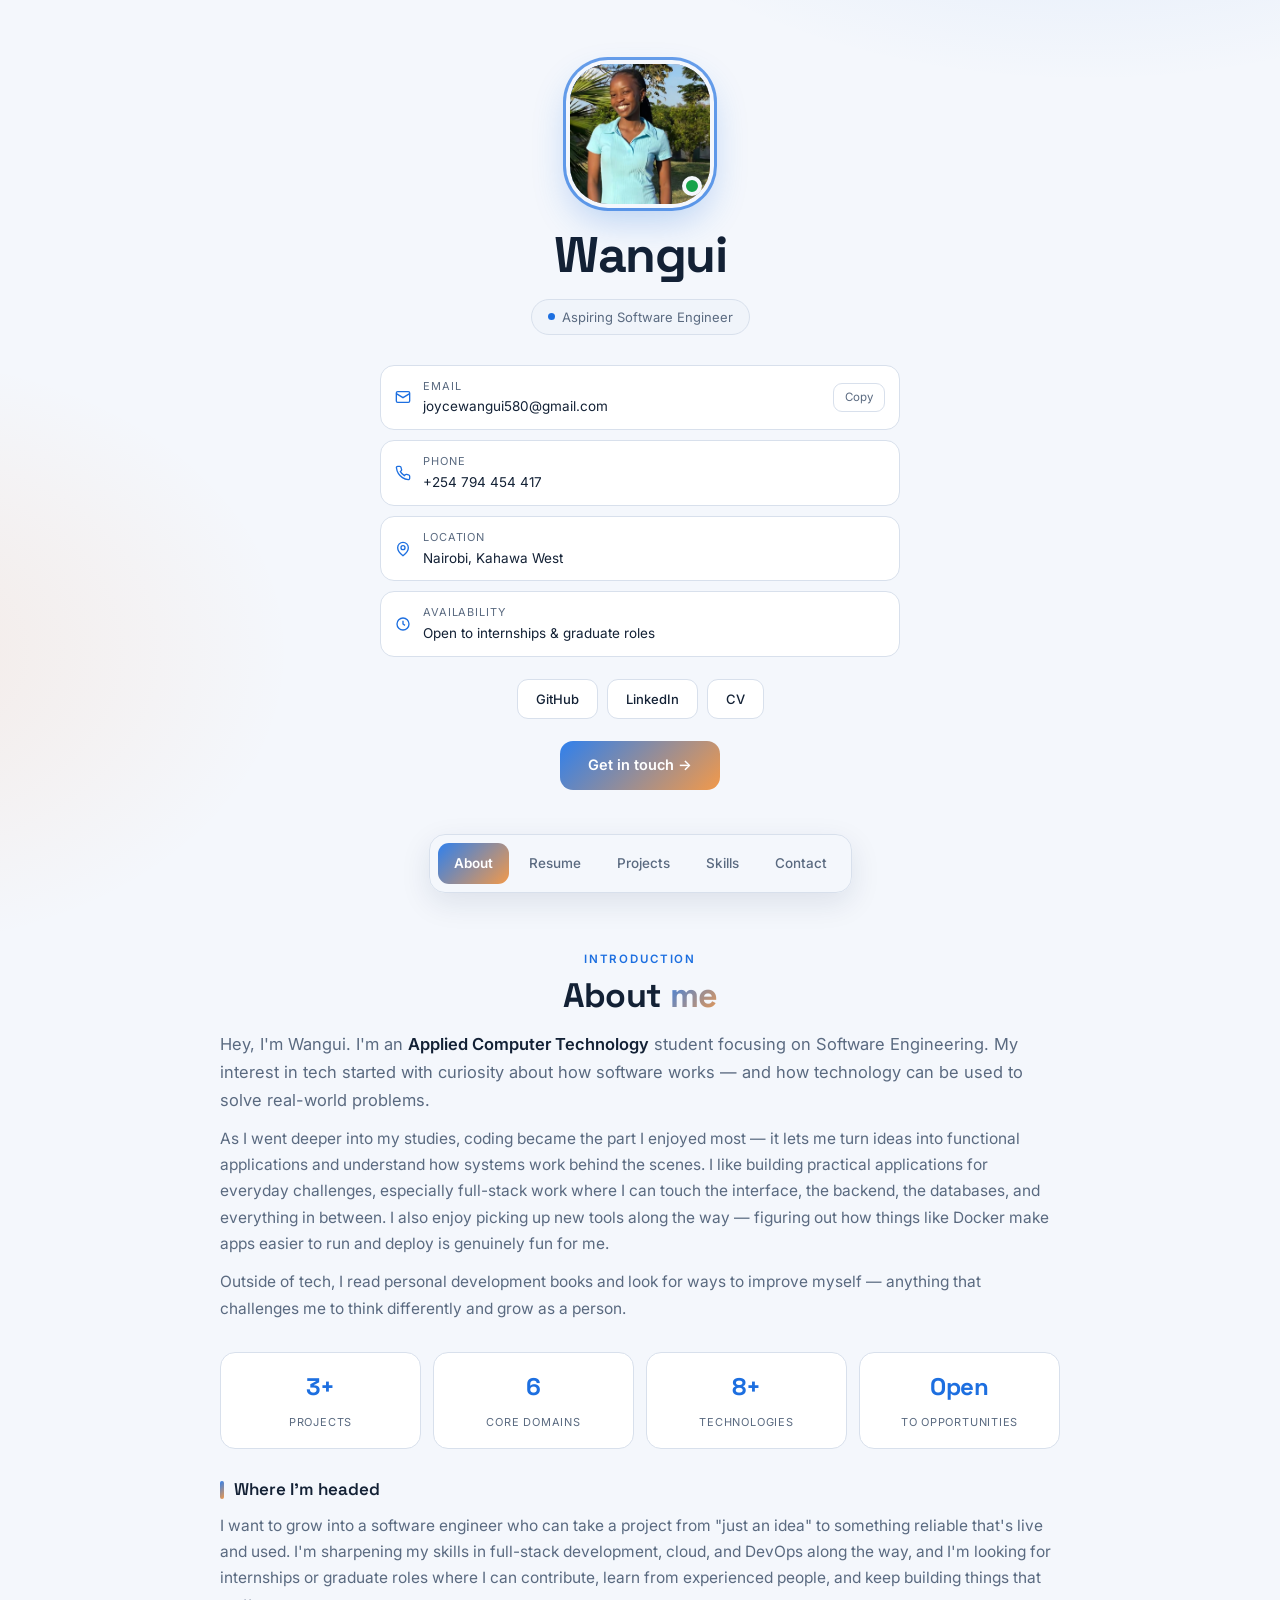
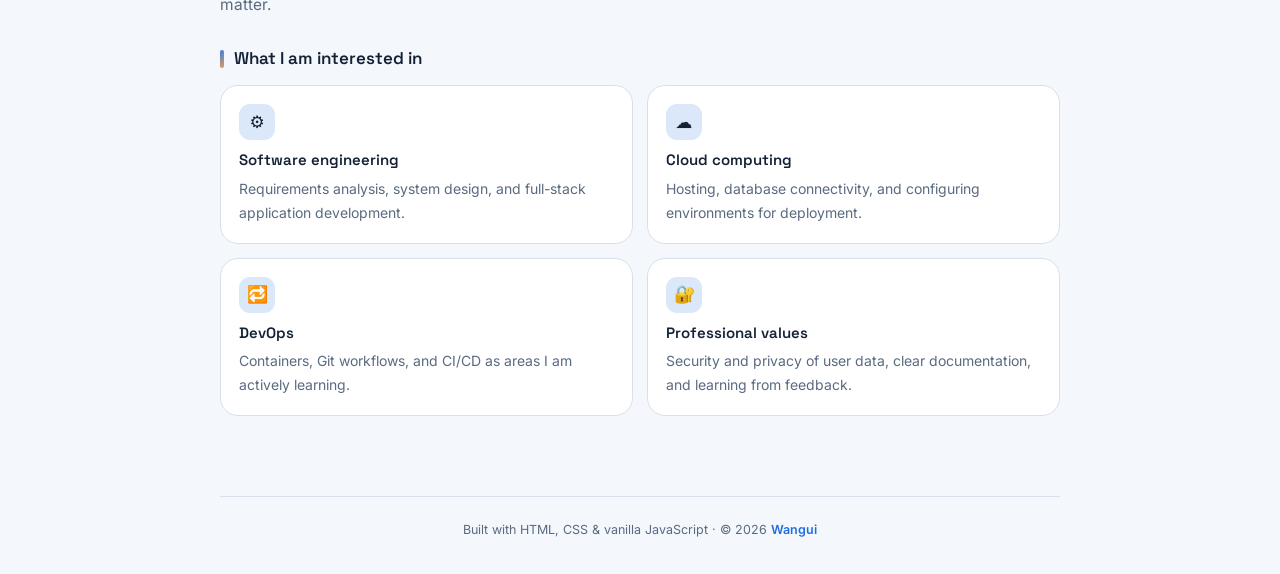
==== index.html @ 069b8eb1 "Replace CivicTrack with Meal Maestro project" ====
﻿<!DOCTYPE html>
<html lang="en">
<head>
<meta charset="utf-8">
<meta name="viewport" content="width=device-width, initial-scale=1, viewport-fit=cover">
<title>Wangui — Software Engineering Portfolio</title>
<meta name="description" content="Portfolio of Wangui, an Applied Computer Technology student specializing in software engineering. Projects, skills, resume, and contact.">
<meta name="theme-color" content="#f4f7fc">
<link rel="icon" type="image/svg+xml" href="favicon.svg">
<link rel="preconnect" href="https://fonts.googleapis.com">
<link rel="preconnect" href="https://fonts.gstatic.com" crossorigin>
<link href="https://fonts.googleapis.com/css2?family=Space+Grotesk:wght@500;600;700&family=Inter:wght@400;500;600&display=swap" rel="stylesheet">
<link rel="stylesheet" href="style.css">
</head>
<body>
<div class="wrap">

<!-- ============ HERO ============ -->
<header class="hero">
  <div class="avatar-wrap">
    <div class="avatar"><img src="assets/profile.jpeg" alt="Wangui" onerror="this.remove()"><span aria-hidden="true">W</span></div>
    <span class="dot" title="Available"></span>
  </div>
  <h1>Wangui</h1>
  <span class="role"><i></i> Aspiring Software Engineer</span>

  <div class="quick">
    <div class="qrow">
      <svg width="16" height="16" viewBox="0 0 24 24" fill="none" stroke-width="2"><rect x="2" y="4" width="20" height="16" rx="2"/><path d="m2 7 10 6 10-6"/></svg>
      <div><span class="k">Email</span><a class="v" id="email-text" href="mailto:joycewangui580@gmail.com">joycewangui580@gmail.com</a></div>
      <button class="copy" id="copy-btn" type="button">Copy</button>
    </div>
    <div class="qrow">
      <svg width="16" height="16" viewBox="0 0 24 24" fill="none" stroke-width="2"><path d="M22 16.92v3a2 2 0 0 1-2.18 2 19.79 19.79 0 0 1-8.63-3.07 19.5 19.5 0 0 1-6-6 19.79 19.79 0 0 1-3.07-8.67A2 2 0 0 1 4.11 2h3a2 2 0 0 1 2 1.72c.13.96.36 1.9.7 2.81a2 2 0 0 1-.45 2.11L8.09 9.91a16 16 0 0 0 6 6l1.27-1.27a2 2 0 0 1 2.11-.45c.91.34 1.85.57 2.81.7A2 2 0 0 1 22 16.92z"/></svg>
      <div><span class="k">Phone</span><a class="v" href="tel:+254794454417">+254 794 454 417</a></div>
    </div>
    <div class="qrow">
      <svg width="16" height="16" viewBox="0 0 24 24" fill="none" stroke-width="2"><path d="M20 10c0 6-8 12-8 12s-8-6-8-12a8 8 0 1 1 16 0Z"/><circle cx="12" cy="10" r="3"/></svg>
      <div><span class="k">Location</span><span class="v">Nairobi, Kahawa West</span></div>
    </div>
    <div class="qrow">
      <svg width="16" height="16" viewBox="0 0 24 24" fill="none" stroke-width="2"><circle cx="12" cy="12" r="9"/><path d="M12 7v5l3 2"/></svg>
      <div><span class="k">Availability</span><span class="v">Open to internships &amp; graduate roles</span></div>
    </div>
  </div>

  <div class="socials">
    <a href="https://github.com/wanguinyiha" target="_blank" rel="noopener" aria-label="GitHub">GitHub</a>
    <a href="https://www.linkedin.com/in/joyce-kimani-82453132b/" target="_blank" rel="noopener" aria-label="LinkedIn">LinkedIn</a>
    <a href="#" aria-label="Download CV">CV</a>
  </div>
  <a class="cta" href="#contact" data-goto="contact">Get in touch →</a>
</header>

<!-- ============ NAV ============ -->
<nav class="topbar" role="tablist" aria-label="Portfolio sections">
  <div class="tabs">
    <button class="tab" role="tab" id="t-about" aria-controls="about" aria-selected="true" data-t="about">About</button>
    <button class="tab" role="tab" id="t-resume" aria-controls="resume" aria-selected="false" data-t="resume">Resume</button>
    <button class="tab" role="tab" id="t-projects" aria-controls="projects" aria-selected="false" data-t="projects">Projects</button>
    <button class="tab" role="tab" id="t-skills" aria-controls="skills" aria-selected="false" data-t="skills">Skills</button>
    <button class="tab" role="tab" id="t-contact" aria-controls="contact" aria-selected="false" data-t="contact">Contact</button>
  </div>
</nav>

<main>
  <!-- ABOUT -->
  <section id="about" class="active" role="tabpanel" aria-labelledby="t-about" tabindex="0">
    <div class="head">
      <span class="eyebrow">Introduction</span>
      <h2>About <span class="u">me</span></h2>
    </div>
    <p class="lede">Hey, I'm Wangui. I'm an <strong>Applied Computer Technology</strong> student focusing on Software Engineering. My interest in tech started with curiosity about how software works — and how technology can be used to solve real-world problems.</p>
    <p>As I went deeper into my studies, coding became the part I enjoyed most — it lets me turn ideas into functional applications and understand how systems work behind the scenes. I like building practical applications for everyday challenges, especially full-stack work where I can touch the interface, the backend, the databases, and everything in between. I also enjoy picking up new tools along the way — figuring out how things like Docker make apps easier to run and deploy is genuinely fun for me.</p>
    <p>Outside of tech, I read personal development books and look for ways to improve myself — anything that challenges me to think differently and grow as a person.</p>

    <div class="stats">
      <div class="stat"><b>3+</b><span>Projects</span></div>
      <div class="stat"><b>6</b><span>Core domains</span></div>
      <div class="stat"><b>8+</b><span>Technologies</span></div>
      <div class="stat"><b>Open</b><span>To opportunities</span></div>
    </div>

    <h3>Where I'm headed</h3>
    <p>I want to grow into a software engineer who can take a project from "just an idea" to something reliable that's live and used. I'm sharpening my skills in full-stack development, cloud, and DevOps along the way, and I'm looking for internships or graduate roles where I can contribute, learn from experienced people, and keep building things that matter.</p>

    <h3>What I am interested in</h3>
    <div class="grid two">
      <div class="box"><div class="ico">⚙️</div><h4>Software engineering</h4><p>Requirements analysis, system design, and full-stack application development.</p></div>
      <div class="box"><div class="ico">☁️</div><h4>Cloud computing</h4><p>Hosting, database connectivity, and configuring environments for deployment.</p></div>
      <div class="box"><div class="ico">🔁</div><h4>DevOps</h4><p>Containers, Git workflows, and CI/CD as areas I am actively learning.</p></div>
      <div class="box"><div class="ico">🔐</div><h4>Professional values</h4><p>Security and privacy of user data, clear documentation, and learning from feedback.</p></div>
    </div>
  </section>

  <!-- RESUME -->
  <section id="resume" role="tabpanel" aria-labelledby="t-resume" tabindex="0">
    <div class="head">
      <span class="eyebrow">Background</span>
      <h2>My <span class="u">resume</span></h2>
    </div>

    <p class="lede">Applied Computer Technology student graduating Fall 2027, with hands-on experience in web development and databases. Seeking a software developer internship to apply my skills in JavaScript, TypeScript and React while gaining practical experience in system design, full-stack development, and collaborative software engineering.</p>

    <h3>Education</h3>
    <div class="tl">
      <div class="box">
        <span class="when">Expected Fall 2027</span>
        <h4>Bachelor's in Applied Computer Technology</h4>
        <p>United States International University – Africa (USIU)</p>
      </div>
      <div class="box">
        <h4>Software Engineering and DevOps</h4>
        <p>Moringa School</p>
      </div>
    </div>

    <h3>Experience</h3>
    <div class="tl">
      <div class="box">
        <h4>IT &amp; Tech Support Volunteer</h4>
        <p>WeFix</p>
        <p>Utilized Zoho CRM to generate invoices, manage service tickets, share repair estimates, and monitor customer payments. Provided technical support by assisting with service requests, tracking electronic device repair cases, and coordinating updates to support timely issue resolution.</p>
      </div>
      <div class="box">
        <h4>Volunteer</h4>
        <p>Bishop Opera Luigi Zimmerman</p>
        <p>Supported the center's donation management process by accurately recording donated items, quantities, and donor information. Maintained organized records that supported inventory tracking, resource planning, and efficient distribution of supplies.</p>
      </div>
    </div>

    <h3>Skills</h3>
    <div class="grid two">
      <div class="box">
        <h4>Languages</h4>
        <div class="tags"><span class="tag">Python</span><span class="tag">JavaScript</span><span class="tag">TypeScript</span><span class="tag">PHP</span><span class="tag">SQL</span><span class="tag">HTML</span><span class="tag">CSS</span></div>
      </div>
      <div class="box">
        <h4>Frameworks &amp; Libraries</h4>
        <div class="tags"><span class="tag">React</span><span class="tag">Next.js</span><span class="tag">Laravel</span></div>
      </div>
      <div class="box">
        <h4>Databases &amp; Backend</h4>
        <div class="tags"><span class="tag">PostgreSQL</span><span class="tag">Supabase</span><span class="tag">Convex</span></div>
      </div>
      <div class="box">
        <h4>Tools &amp; Methods</h4>
        <div class="tags"><span class="tag">Git</span><span class="tag">GitHub</span><span class="tag">VS Code</span><span class="tag">Agile/Scrum</span><span class="tag">Figma</span><span class="tag">Jira</span><span class="tag">Google Workspace</span></div>
      </div>
    </div>

    <h3>Achievements</h3>
    <div class="grid two">
      <div class="box"><div class="ico">🚀</div><h4>Built web applications</h4><p>Developed and managed web applications using Next.js, React, Node.js, and Python.</p></div>
      <div class="box"><div class="ico">🎓</div><h4>Completed a Software Engineering program</h4><p>Studied software engineering and computer science, gaining strong problem-solving and programming skills.</p></div>
    </div>

    <p class="actions"><a class="btn" href="#">Download CV ↓</a></p>
  </section>

  <!-- PROJECTS -->
  <section id="projects" role="tabpanel" aria-labelledby="t-projects" tabindex="0">
    <div class="head">
      <span class="eyebrow">Selected work</span>
      <h2>Featured <span class="u">projects</span></h2>
    </div>
    <p class="lede">Each project below is a short summary — update the status lines to match what works today.</p>

    <div class="grid">
      <article class="box project">
        <div class="phead">
          <span class="idx">01</span>
          <span class="status">Status: live</span>
        </div>
        <h4>ViFlow — Visitor management and access control</h4>
        <p>Digitizes visitor registration and access verification in hostels and residential facilities. It reduces repetitive manual data entry, streamlines visitor invitations, and supports verification and tracking of visits.</p>
        <p>Covers resident and visitor workflows, guard verification, unique access checks, role-based permissions, and database design. An invitation and an actual visit are separate entities, which is a good case study for interviews.</p>
        <div class="tags"><span class="tag">Requirements analysis</span><span class="tag">Backend</span><span class="tag">Database design</span><span class="tag">Security</span></div>
        <div class="links"><a href="https://github.com/wanguinyiha/viflow" target="_blank" rel="noopener">Repository ↗</a><a href="https://viflow.netlify.app" target="_blank" rel="noopener">Live demo ↗</a></div>
      </article>

      <article class="box project">
        <div class="phead">
          <span class="idx">02</span>
          <span class="status">Status: update with implemented features</span>
        </div>
        <h4>Waxora — Waxing business website and booking system</h4>
        <p>A website for a waxing business where customers can browse services, make bookings, submit reviews, and receive booking details by email.</p>
        <p>Covers service categories, booking workflow, administrative access, email notifications, and database integration.</p>
        <div class="tags"><span class="tag">Frontend</span><span class="tag">Forms</span><span class="tag">Database</span><span class="tag">UX</span></div>
        <div class="links"><a href="#">Repository ↗</a><a href="#">Live demo ↗</a></div>
      </article>

      <article class="box project">
        <div class="phead">
          <span class="idx">03</span>
          <span class="status">Status: live</span>
        </div>
        <h4>Marita's Meal Maestro — Meal planning web app</h4>
        <p>A meal planning web application that helps users organize what they eat in a simple, smart, and stress-free way — like a personal assistant for food planning.</p>
        <p>Covers weekly meal plans, recipe discovery, automatic shopping list generation, budget tracking, and progress over time.</p>
        <div class="tags"><span class="tag">Meal planning</span><span class="tag">Recipes</span><span class="tag">Shopping lists</span><span class="tag">Budget tracking</span></div>
        <div class="links"><a href="https://github.com/wanguinyiha/meal-maestro" target="_blank" rel="noopener">Repository ↗</a><a href="https://mealmaestroo.netlify.app" target="_blank" rel="noopener">Live demo ↗</a></div>
      </article>
    </div>

    <p class="note">For each project, add the problem, your contribution, architecture, challenges, testing, and lessons learned as a case study.</p>
  </section>

  <!-- SKILLS -->
  <section id="skills" role="tabpanel" aria-labelledby="t-skills" tabindex="0">
    <div class="head">
      <span class="eyebrow">Capabilities</span>
      <h2>Skills &amp; <span class="u">DevOps</span></h2>
    </div>
    <p class="lede">Only skills I have used or am actively learning. The bars reflect my honest level.</p>

    <div class="grid two">
      <div>
        <h3>Languages and frontend</h3>
        <div class="skill"><div class="row"><span>JavaScript / TypeScript</span><span>70%</span></div><div class="bar"><i data-w="70"></i></div></div>
        <div class="skill"><div class="row"><span>HTML / CSS / Tailwind CSS</span><span>80%</span></div><div class="bar"><i data-w="80"></i></div></div>
        <div class="skill"><div class="row"><span>React / Next.js</span><span>65%</span></div><div class="bar"><i data-w="65"></i></div></div>
        <div class="skill"><div class="row"><span>Java / Python</span><span>55%</span></div><div class="bar"><i data-w="55"></i></div></div>
      </div>
      <div>
        <h3>Backend, data, mobile</h3>
        <div class="skill"><div class="row"><span>Node.js / Express / REST APIs</span><span>65%</span></div><div class="bar"><i data-w="65"></i></div></div>
        <div class="skill"><div class="row"><span>SQL / PostgreSQL / Supabase</span><span>70%</span></div><div class="bar"><i data-w="70"></i></div></div>
        <div class="skill"><div class="row"><span>Kotlin / Android</span><span>50%</span></div><div class="bar"><i data-w="50"></i></div></div>
        <div class="skill"><div class="row"><span>Docker / Git / CI/CD</span><span>55%</span></div><div class="bar"><i data-w="55"></i></div></div>
      </div>
    </div>

    <h3>Cloud and DevOps experience</h3>
    <div class="grid two">
      <div class="box"><div class="ico">📦</div><h4>Containers</h4><p>Running PostgreSQL locally with Docker and Docker Compose.</p></div>
      <div class="box"><div class="ico">🔧</div><h4>Configuration</h4><p>Environment variables and keeping credentials out of repositories.</p></div>
      <div class="box"><div class="ico">🚀</div><h4>Deployment</h4><p>Hosting Next.js projects and connecting them to hosted databases.</p></div>
      <div class="box"><div class="ico">📡</div><h4>Learning</h4><p>CI/CD pipelines, logs and monitoring. Label experiments clearly as work in progress.</p></div>
    </div>

    <h3>How I work</h3>
    <p>I break a project into small tasks, design the database before building features, track changes with Git, test critical functionality, and document setup steps. Most of my work so far is individual, and I describe it that way.</p>
  </section>

  <!-- CONTACT -->
  <section id="contact" role="tabpanel" aria-labelledby="t-contact" tabindex="0">
    <div class="head">
      <span class="eyebrow">Say hello</span>
      <h2>Get in <span class="u">touch</span></h2>
    </div>
    <p class="lede">I am open to internships, graduate positions, and collaborations. Send a message and I will reply by email.</p>

    <form id="cf" novalidate>
      <div class="field"><input type="text" name="name" placeholder="Your name" required aria-label="Your name"></div>
      <div class="field"><input type="email" name="email" placeholder="Your email" required aria-label="Your email"></div>
      <div class="field"><textarea name="msg" rows="5" placeholder="Your message" required aria-label="Your message"></textarea></div>
      <button class="btn" type="submit">Send message →</button>
    </form>

    <div class="grid two" style="margin-top:26px">
      <div class="box"><h4>Email</h4><p><a href="mailto:joycewangui580@gmail.com">joycewangui580@gmail.com</a></p></div>
      <div class="box"><h4>Location</h4><p>Nairobi, Kahawa West · open to remote</p></div>
    </div>

    <p class="note">This form opens your email app with the message filled in.</p>
  </section>
</main>

<footer>Built with HTML, CSS &amp; vanilla JavaScript · © <span id="yr"></span> <b>Wangui</b></footer>
</div>

<div class="toast" id="toast" role="status" aria-live="polite"></div>

<script src="script.js"></script>
<script>
(function(){
  var EMAIL = 'joycewangui580@gmail.com';
  var tabs = Array.prototype.slice.call(document.querySelectorAll('.tab'));
  var panels = Array.prototype.slice.call(document.querySelectorAll('section'));
  var toast = document.getElementById('toast');
  var toastTimer;

  function showToast(msg){
    toast.textContent = msg;
    toast.classList.add('show');
    clearTimeout(toastTimer);
    toastTimer = setTimeout(function(){ toast.classList.remove('show'); }, 2200);
  }

  /* ---- tabs ---- */
  function activate(id, push){
    var found = false;
    tabs.forEach(function(t){
      var on = t.dataset.t === id;
      t.setAttribute('aria-selected', on);
      if(on) found = true;
    });
    if(!found) return;
    panels.forEach(function(p){ p.classList.toggle('active', p.id === id); });
    if(push && location.hash !== '#' + id) history.replaceState(null, '', '#' + id);
    window.scrollTo({top:0, behavior:'smooth'});
    if(id === 'skills') animateBars();
  }

  tabs.forEach(function(t, i){
    t.addEventListener('click', function(){ activate(t.dataset.t, true); });
    t.addEventListener('keydown', function(e){
      var d = e.key === 'ArrowRight' ? 1 : e.key === 'ArrowLeft' ? -1 : 0;
      if(!d) return;
      e.preventDefault();
      var n = tabs[(i + d + tabs.length) % tabs.length];
      n.focus(); activate(n.dataset.t, true);
    });
  });

  document.querySelectorAll('[data-goto]').forEach(function(a){
    a.addEventListener('click', function(e){ e.preventDefault(); activate(a.dataset.goto, true); });
  });

  var initial = (location.hash || '').replace('#','');
  if(initial && document.getElementById(initial)) activate(initial, false);

  /* ---- skill bars ---- */
  var barsDone = false;
  function animateBars(){
    if(barsDone) return;
    barsDone = true;
    document.querySelectorAll('.bar i').forEach(function(el, i){
      setTimeout(function(){ el.style.width = el.dataset.w + '%'; }, 120 + i * 90);
    });
  }

  /* ---- copy email ---- */
  document.getElementById('copy-btn').addEventListener('click', function(){
    var btn = this;
    function done(){ btn.textContent = 'Copied!'; showToast('Email copied to clipboard'); setTimeout(function(){ btn.textContent = 'Copy'; }, 1800); }
    if(navigator.clipboard && navigator.clipboard.writeText){
      navigator.clipboard.writeText(EMAIL).then(done, function(){ location.href = 'mailto:' + EMAIL; });
    } else {
      var ta = document.createElement('textarea');
      ta.value = EMAIL; document.body.appendChild(ta); ta.select();
      try{ document.execCommand('copy'); done(); }catch(e){ location.href = 'mailto:' + EMAIL; }
      document.body.removeChild(ta);
    }
  });

  /* ---- contact form ---- */
  document.getElementById('cf').addEventListener('submit', function(e){
    e.preventDefault();
    var f = e.target;
    if(!f.name.value.trim() || !f.email.value.trim() || !f.msg.value.trim()){
      showToast('Please fill in all fields'); return;
    }
    location.href = 'mailto:' + EMAIL +
      '?subject=' + encodeURIComponent('Portfolio message from ' + f.name.value) +
      '&body=' + encodeURIComponent(f.msg.value + '\n\nFrom: ' + f.name.value + ' <' + f.email.value + '>');
    showToast('Opening your email app…');
  });

  document.getElementById('yr').textContent = new Date().getFullYear();
})();
</script>
</body>
</html>
---- style.css ----
/* ============================================================
   Wangui — Portfolio styles (single centered column)
   ============================================================ */

:root{
  --bg:#f4f7fc; --bg2:#e9eef7; --card:#ffffff; --card2:#f0f4fa; --line:#d8e0ec;
  --text:#132135; --muted:#5a6a80; --accent:#1d6fe0; --accent2:#f2751a;
  --grad:linear-gradient(135deg,#2f80ed,#f2994a);
  --ok:#16a34a; --shadow:0 10px 30px rgba(20,40,80,.10);
  --r:18px; --nav-h:64px;
}
*{box-sizing:border-box;margin:0;padding:0}
html{scroll-behavior:smooth}
body{
  background:
    radial-gradient(900px 500px at 85% -10%, color-mix(in srgb, var(--accent) 12%, transparent), transparent 60%),
    radial-gradient(700px 500px at -10% 30%, color-mix(in srgb, var(--accent2) 10%, transparent), transparent 60%),
    var(--bg);
  color:var(--text);
  font-family:Inter,system-ui,-apple-system,sans-serif;
  font-size:15.5px; line-height:1.7;
  min-height:100vh;
  -webkit-font-smoothing:antialiased;
}
h1,h2,h3,h4{font-family:"Space Grotesk",Inter,sans-serif;line-height:1.25}
a{color:var(--accent);text-decoration:none}
a:hover{text-decoration:underline}
button{font:inherit}
:focus-visible{outline:2px solid var(--accent);outline-offset:3px;border-radius:6px}
::selection{background:var(--accent);color:#fff}

/* ---------- LAYOUT ---------- */
.wrap{max-width:880px;margin:0 auto;padding:0 20px}

/* ---------- HERO (centered) ---------- */
.hero{
  text-align:center;padding:64px 0 8px;
  display:flex;flex-direction:column;align-items:center
}
.avatar-wrap{position:relative;width:140px;height:140px;margin-bottom:20px}
.avatar{
  position:relative;
  width:140px;height:140px;border-radius:38px;
  background:var(--grad); color:#fff;
  display:grid;place-items:center;
  font-family:"Space Grotesk";font-size:56px;font-weight:700;
  box-shadow:0 0 0 4px var(--bg), 0 0 0 7px color-mix(in srgb, var(--accent) 65%, transparent),
             0 16px 36px color-mix(in srgb, var(--accent) 28%, transparent);
  overflow:hidden;
}
.avatar img{position:absolute;inset:0;width:100%;height:100%;object-fit:cover;display:block}
.dot{
  position:absolute;right:8px;bottom:8px;width:20px;height:20px;border-radius:50%;
  background:var(--ok);border:4px solid var(--bg);
  animation:pulse 2.4s infinite;
}
@keyframes pulse{70%{box-shadow:0 0 0 10px transparent}100%{box-shadow:0 0 0 0 transparent}}
.hero h1{font-size:clamp(34px,6vw,50px);font-weight:700;letter-spacing:-.03em}
.role{display:inline-flex;align-items:center;gap:7px;background:var(--card2);
  border:1px solid var(--line);padding:6px 16px;border-radius:999px;font-size:13px;color:var(--muted);margin-top:12px}
.role i{width:7px;height:7px;border-radius:50%;background:var(--accent);display:inline-block}

.quick{display:grid;gap:10px;margin-top:30px;width:100%;max-width:520px;text-align:left}
.qrow{display:flex;align-items:center;gap:12px;background:var(--card);border:1px solid var(--line);
  border-radius:14px;padding:11px 14px;font-size:13.5px}
.qrow .k{color:var(--muted);font-size:11px;text-transform:uppercase;letter-spacing:.08em;display:block}
.qrow .v{color:var(--text);word-break:break-word}
.qrow svg{flex:none;stroke:var(--accent)}
.copy{margin-left:auto;background:none;border:1px solid var(--line);color:var(--muted);
  border-radius:9px;padding:4px 11px;font-size:11.5px;cursor:pointer;transition:.2s;white-space:nowrap}
.copy:hover{color:var(--text);border-color:var(--accent)}

.socials{display:flex;gap:9px;justify-content:center;margin-top:22px;flex-wrap:wrap}
.socials a{display:inline-flex;align-items:center;gap:7px;font-size:13px;font-weight:500;
  background:var(--card);border:1px solid var(--line);color:var(--text);
  padding:8px 18px;border-radius:11px;transition:.2s;text-decoration:none}
.socials a:hover{border-color:var(--accent);color:var(--accent);transform:translateY(-2px);text-decoration:none}

.cta{
  display:inline-block;margin-top:22px;background:var(--grad);color:#fff;
  padding:12px 28px;border-radius:13px;font-weight:600;font-size:14.5px;
  text-decoration:none;transition:.2s
}
.cta:hover{transform:translateY(-2px);box-shadow:0 10px 24px color-mix(in srgb,var(--accent) 32%,transparent);text-decoration:none}

/* ---------- NAV (centered pill tabs) ---------- */
.topbar{
  position:sticky;top:12px;z-index:50;
  display:flex;align-items:center;justify-content:center;gap:10px;
  margin:36px 0 8px;padding:8px;
  background:color-mix(in srgb, var(--bg) 82%, transparent);
  backdrop-filter:blur(12px);-webkit-backdrop-filter:blur(12px);
  border:1px solid var(--line);border-radius:16px;
  box-shadow:var(--shadow);
  width:fit-content;margin-left:auto;margin-right:auto;max-width:100%;
}
.tabs{display:flex;gap:4px;flex-wrap:wrap;justify-content:center}
.tab{
  background:none;border:0;color:var(--muted);font-size:13.5px;font-weight:500;
  padding:9px 16px;border-radius:11px;cursor:pointer;transition:.2s;white-space:nowrap
}
.tab:hover{color:var(--text);background:var(--card2)}
.tab[aria-selected="true"]{color:#fff;background:var(--grad);font-weight:600}

/* ---------- SECTIONS ---------- */
main{padding-bottom:20px}
section{display:none;padding:44px 0 10px;scroll-margin-top:calc(var(--nav-h) + 16px)}
section.active{display:block;animation:fadeUp .35s ease}
@keyframes fadeUp{from{opacity:0;transform:translateY(10px)}to{opacity:1;transform:none}}

/* centered section headers */
section > .head{text-align:center;margin-bottom:6px}
section > .head h2{margin-top:4px}

.eyebrow{font-size:11.5px;letter-spacing:.16em;text-transform:uppercase;color:var(--accent);font-weight:600}
h2{font-size:clamp(27px,4vw,34px);font-weight:700;letter-spacing:-.02em}
h2 .u{background:var(--grad);-webkit-background-clip:text;background-clip:text;color:transparent}
h3{font-size:17px;font-weight:600;margin:30px 0 12px;display:flex;align-items:center;gap:10px}
h3::before{content:"";width:4px;height:18px;border-radius:3px;background:var(--grad);flex:none}
h4{font-size:15px;font-weight:600}
p{color:var(--muted);margin-top:12px}
.lede{font-size:16.5px;color:var(--muted)}
.lede strong{color:var(--text);font-weight:600}
.actions{margin-top:24px;text-align:center}

.stats{display:grid;grid-template-columns:repeat(4,1fr);gap:12px;margin-top:30px;width:100%}
.stat{background:var(--card);border:1px solid var(--line);border-radius:15px;padding:14px 8px;text-align:center}
.stat b{display:block;font-family:"Space Grotesk";font-size:24px;color:var(--accent);letter-spacing:-.02em}
.stat span{font-size:11px;color:var(--muted);text-transform:uppercase;letter-spacing:.07em}

/* ---------- COMPONENTS ---------- */
.grid{display:grid;gap:14px;margin-top:16px}
.grid.two{grid-template-columns:repeat(2,1fr)}
.box{
  background:var(--card);border:1px solid var(--line);border-radius:var(--r);
  padding:18px;transition:.25s;position:relative;overflow:hidden;text-align:left
}
.box:hover{border-color:color-mix(in srgb,var(--accent) 55%,var(--line));transform:translateY(-3px)}
.box .idx{font-family:"Space Grotesk";font-size:13px;color:var(--accent);font-weight:600}
.box p{font-size:14px;margin-top:7px}
.box .ico{width:36px;height:36px;border-radius:11px;background:color-mix(in srgb,var(--accent) 16%,transparent);
  display:grid;place-items:center;margin-bottom:11px;font-size:17px}
.box .when{font-size:12px;color:var(--accent);font-weight:600}

.tags{display:flex;flex-wrap:wrap;gap:7px;margin-top:13px}
.tag{font-size:11.5px;border:1px solid var(--line);border-radius:7px;padding:2.5px 10px;color:var(--text);background:var(--bg)}
.status{display:inline-flex;align-items:center;gap:6px;font-size:11.5px;font-weight:600;color:var(--ok);
  background:color-mix(in srgb,var(--ok) 12%,transparent);border:1px solid color-mix(in srgb,var(--ok) 35%,transparent);
  padding:3px 10px;border-radius:999px}
.status.wip{color:var(--accent2);background:color-mix(in srgb,var(--accent2) 12%,transparent);
  border-color:color-mix(in srgb,var(--accent2) 35%,transparent)}

/* projects */
.project{display:grid;gap:6px}
.project .phead{display:flex;align-items:center;gap:12px;justify-content:space-between;flex-wrap:wrap}
.project .links{display:flex;gap:14px;margin-top:14px;font-size:13.5px;font-weight:500}
.project::after{content:"";position:absolute;left:0;top:0;height:3px;width:0;background:var(--grad);transition:.35s}
.project:hover::after{width:100%}

/* timeline */
.tl{border-left:2px solid var(--line);margin-left:8px;padding-left:24px;position:relative}
.tl::before{content:"";position:absolute;left:-7px;top:6px;width:12px;height:12px;border-radius:50%;
  background:var(--grad);box-shadow:0 0 0 4px color-mix(in srgb,var(--accent) 18%,transparent)}
.tl .box{margin-bottom:14px}

/* skills */
.skill{margin-top:15px}
.skill .row{display:flex;justify-content:space-between;font-size:13.5px;font-weight:500}
.skill .row span:last-child{color:var(--accent);font-family:"Space Grotesk";font-weight:600}
.bar{height:8px;background:var(--bg2);border:1px solid var(--line);border-radius:6px;margin-top:6px;overflow:hidden}
.bar i{display:block;height:100%;width:0;background:var(--grad);border-radius:6px;transition:width 1.1s cubic-bezier(.22,1,.36,1)}

/* buttons */
.btn{
  display:inline-block;background:var(--grad);color:#fff;border:0;border-radius:13px;
  padding:12px 24px;font-weight:600;cursor:pointer;transition:.2s;font-size:14.5px;text-decoration:none
}
.btn:hover{transform:translateY(-2px);box-shadow:0 10px 24px color-mix(in srgb,var(--accent) 32%,transparent);text-decoration:none}

/* form */
form{display:grid;gap:12px;margin-top:18px;max-width:560px;margin-left:auto;margin-right:auto}
input,textarea{
  width:100%;background:var(--card2);color:var(--text);border:1px solid var(--line);
  border-radius:13px;padding:13px 15px;font:inherit;font-size:14.5px;transition:.2s
}
input:focus,textarea:focus{border-color:var(--accent);outline:none;box-shadow:0 0 0 3px color-mix(in srgb,var(--accent) 18%,transparent)}
input::placeholder,textarea::placeholder{color:color-mix(in srgb,var(--muted) 75%,transparent)}
textarea{resize:vertical;min-height:120px}
.note{font-size:12.5px;color:var(--muted);font-style:italic;margin-top:16px;text-align:center}
.toast{
  position:fixed;left:50%;bottom:26px;transform:translate(-50%,80px);
  background:var(--card);border:1px solid var(--accent);color:var(--text);
  padding:11px 20px;border-radius:12px;font-size:13.5px;box-shadow:var(--shadow);
  opacity:0;transition:.35s;z-index:99;pointer-events:none
}
.toast.show{opacity:1;transform:translate(-50%,0)}

footer{
  text-align:center;color:var(--muted);font-size:12.5px;
  border-top:1px solid var(--line);margin-top:50px;padding:22px 0 34px
}
footer b{color:var(--accent);font-weight:600}

@media (prefers-reduced-motion:reduce){
  *{animation:none!important;transition:none!important}
  html{scroll-behavior:auto}
}

/* ---------- RESPONSIVE ---------- */
@media (max-width:759px){
  .hero{padding:44px 0 4px}
  .avatar-wrap,.avatar{width:116px;height:116px}
  .avatar{border-radius:32px;font-size:46px}
  .stats{grid-template-columns:1fr 1fr}
  .grid.two{grid-template-columns:1fr}
  section{padding:34px 0 6px}
  .topbar{top:8px;margin-top:28px}
  .tab{padding:8px 12px;font-size:12.5px}
}
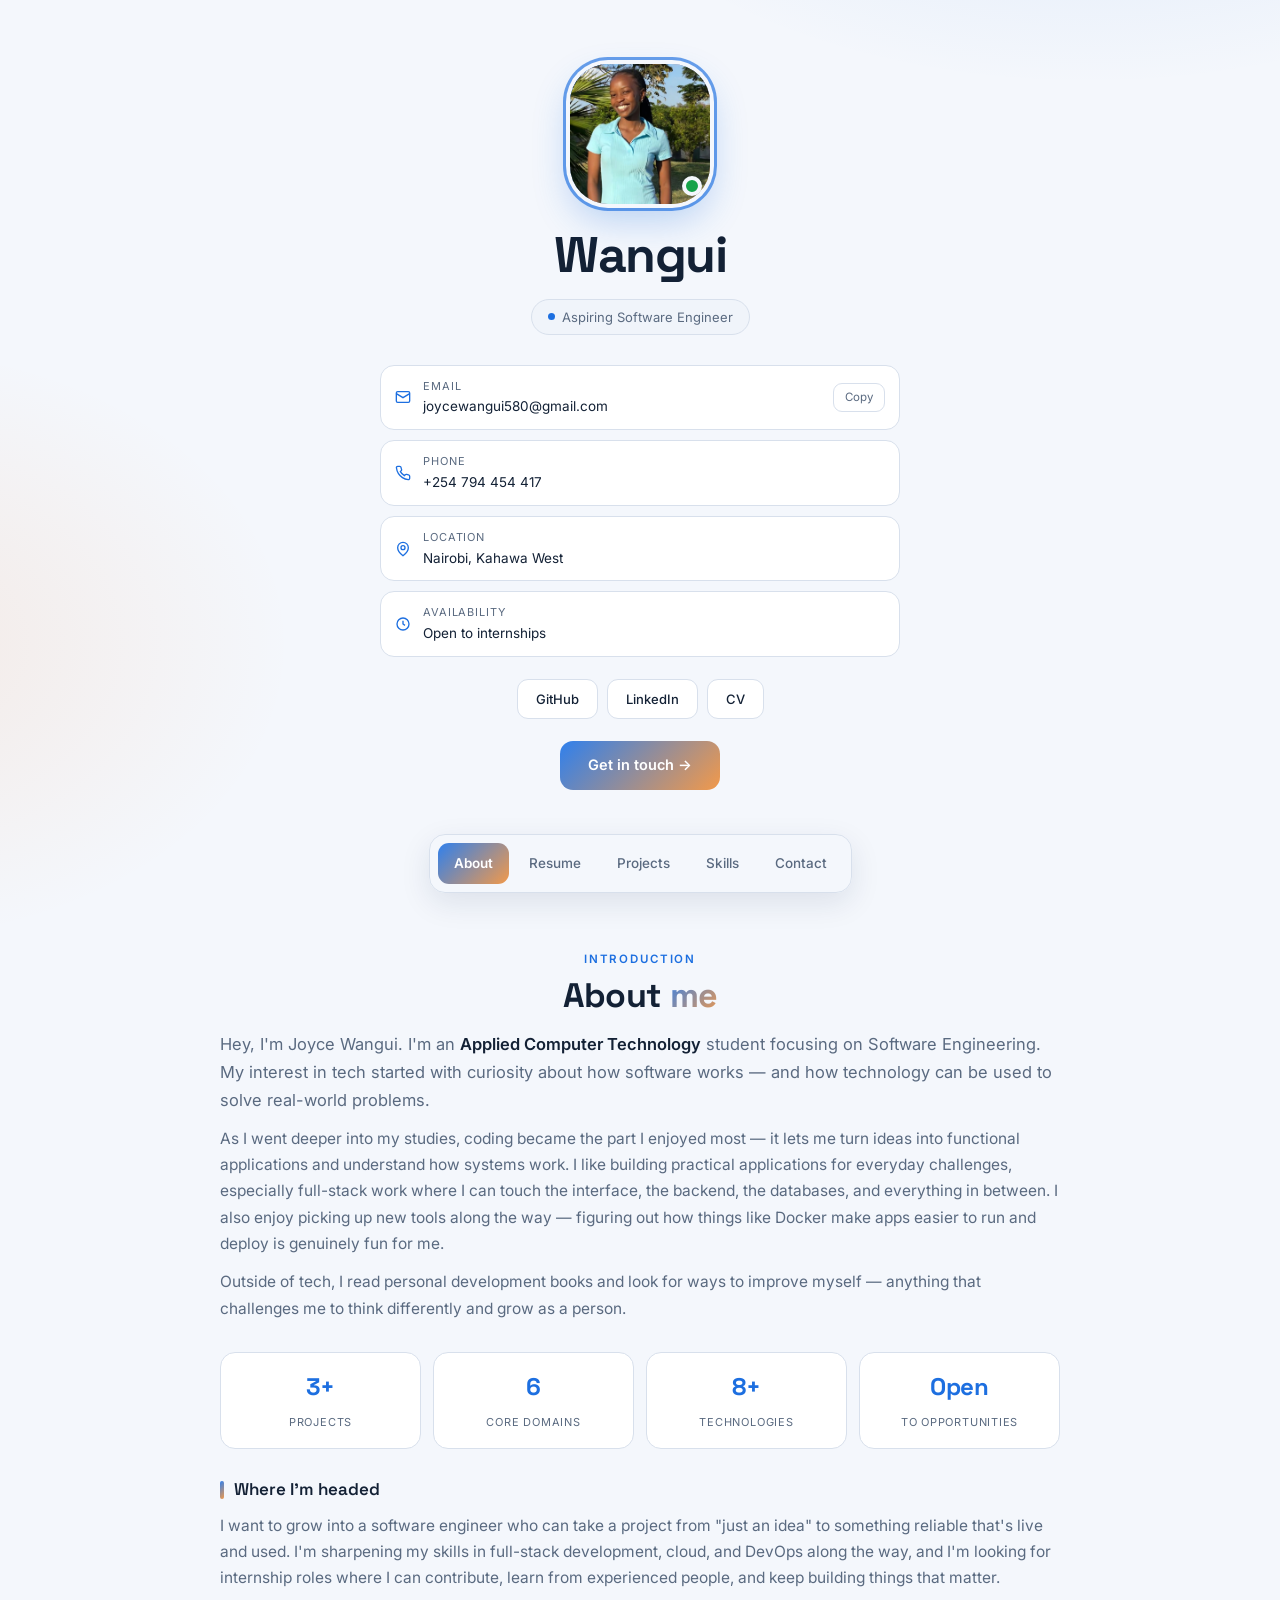
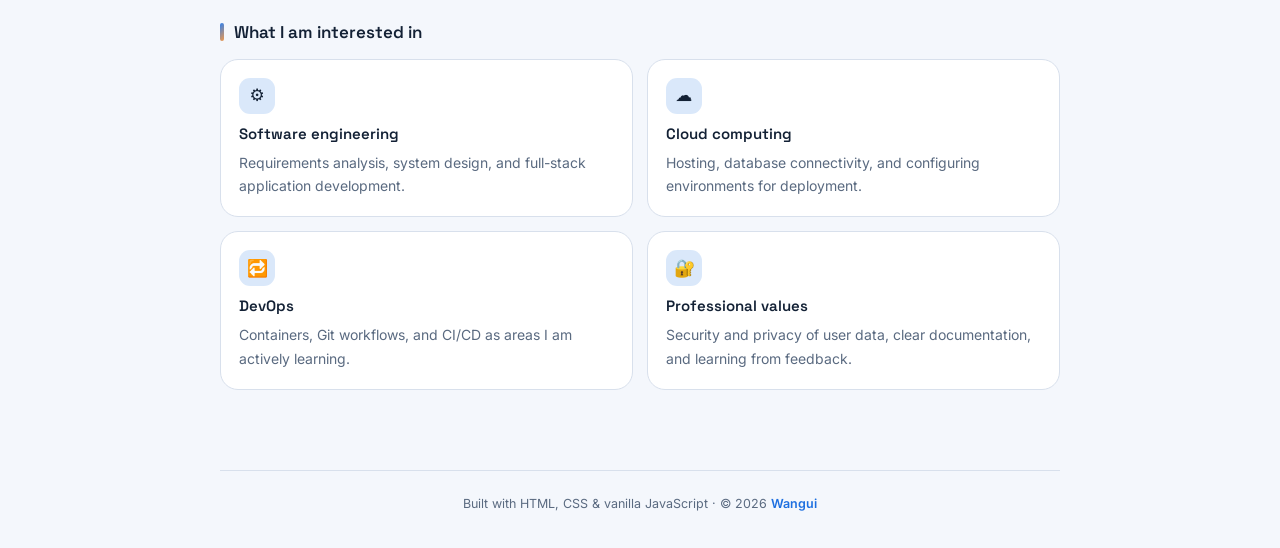
==== commit 634af862: "Made changes to the "About Me" section" ====
--- a/index.html
+++ b/index.html
@@ -40,7 +40,7 @@
     </div>
     <div class="qrow">
       <svg width="16" height="16" viewBox="0 0 24 24" fill="none" stroke-width="2"><circle cx="12" cy="12" r="9"/><path d="M12 7v5l3 2"/></svg>
-      <div><span class="k">Availability</span><span class="v">Open to internships &amp; graduate roles</span></div>
+      <div><span class="k">Availability</span><span class="v">Open to internships</span></div>
     </div>
   </div>
 
@@ -70,8 +70,8 @@
       <span class="eyebrow">Introduction</span>
       <h2>About <span class="u">me</span></h2>
     </div>
-    <p class="lede">Hey, I'm Wangui. I'm an <strong>Applied Computer Technology</strong> student focusing on Software Engineering. My interest in tech started with curiosity about how software works — and how technology can be used to solve real-world problems.</p>
-    <p>As I went deeper into my studies, coding became the part I enjoyed most — it lets me turn ideas into functional applications and understand how systems work behind the scenes. I like building practical applications for everyday challenges, especially full-stack work where I can touch the interface, the backend, the databases, and everything in between. I also enjoy picking up new tools along the way — figuring out how things like Docker make apps easier to run and deploy is genuinely fun for me.</p>
+    <p class="lede">Hey, I'm Joyce Wangui. I'm an <strong>Applied Computer Technology</strong> student focusing on Software Engineering. My interest in tech started with curiosity about how software works — and how technology can be used to solve real-world problems.</p>
+    <p>As I went deeper into my studies, coding became the part I enjoyed most — it lets me turn ideas into functional applications and understand how systems work. I like building practical applications for everyday challenges, especially full-stack work where I can touch the interface, the backend, the databases, and everything in between. I also enjoy picking up new tools along the way — figuring out how things like Docker make apps easier to run and deploy is genuinely fun for me.</p>
     <p>Outside of tech, I read personal development books and look for ways to improve myself — anything that challenges me to think differently and grow as a person.</p>
 
     <div class="stats">
@@ -82,7 +82,7 @@
     </div>
 
     <h3>Where I'm headed</h3>
-    <p>I want to grow into a software engineer who can take a project from "just an idea" to something reliable that's live and used. I'm sharpening my skills in full-stack development, cloud, and DevOps along the way, and I'm looking for internships or graduate roles where I can contribute, learn from experienced people, and keep building things that matter.</p>
+    <p>I want to grow into a software engineer who can take a project from "just an idea" to something reliable that's live and used. I'm sharpening my skills in full-stack development, cloud, and DevOps along the way, and I'm looking for internship roles where I can contribute, learn from experienced people, and keep building things that matter.</p>
 
     <h3>What I am interested in</h3>
     <div class="grid two">
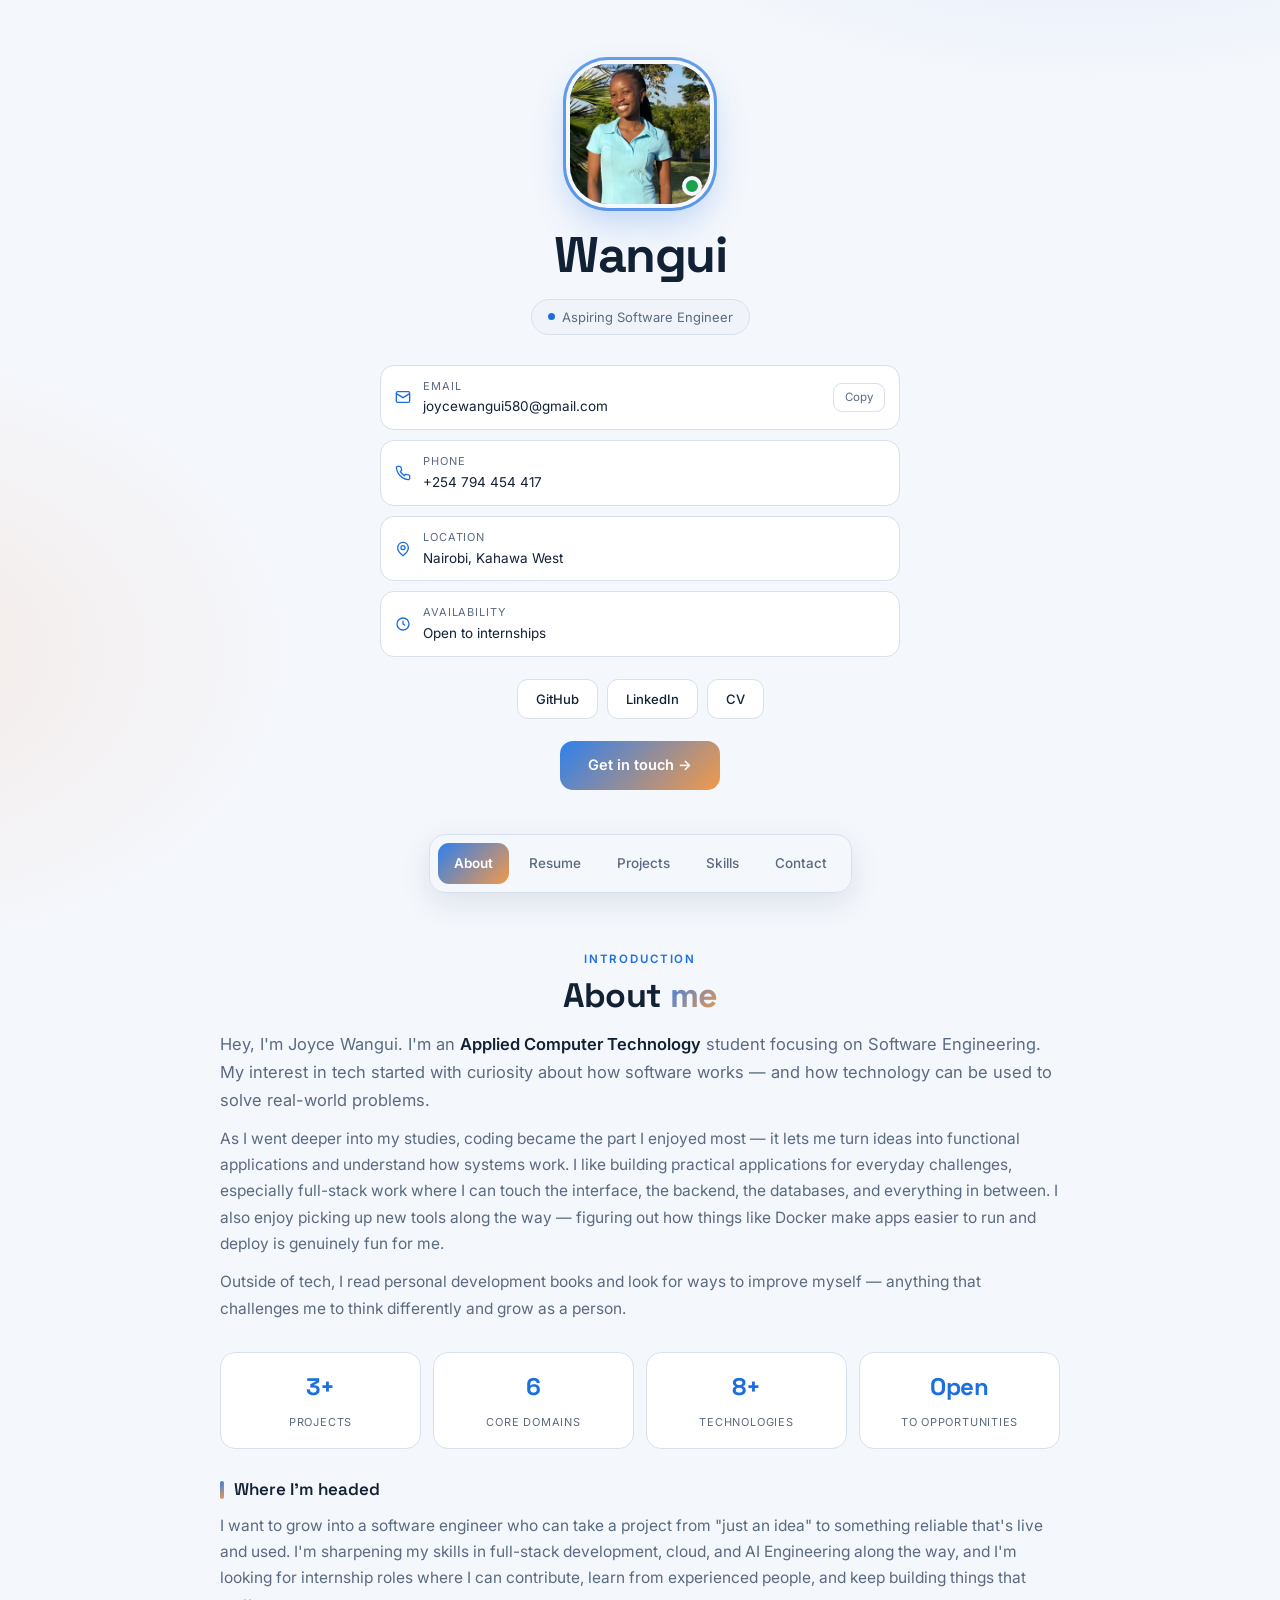
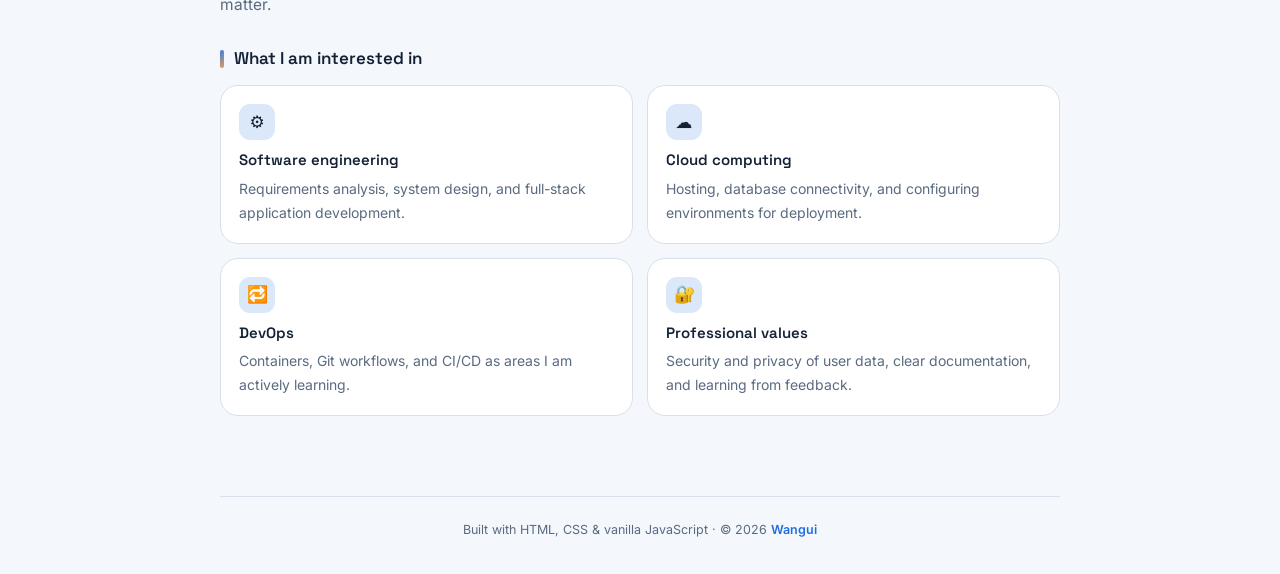
==== commit 66e49962: "Updated skills and interests." ====
--- a/index.html
+++ b/index.html
@@ -47,7 +47,7 @@
   <div class="socials">
     <a href="https://github.com/wanguinyiha" target="_blank" rel="noopener" aria-label="GitHub">GitHub</a>
     <a href="https://www.linkedin.com/in/joyce-kimani-82453132b/" target="_blank" rel="noopener" aria-label="LinkedIn">LinkedIn</a>
-    <a href="#" aria-label="Download CV">CV</a>
+    <a href="assets/JOYCE%20WANGUI%20KIMANI%20-%20CV.pdf" download target="_blank" aria-label="Download CV">CV</a>
   </div>
   <a class="cta" href="#contact" data-goto="contact">Get in touch →</a>
 </header>
@@ -82,7 +82,7 @@
     </div>
 
     <h3>Where I'm headed</h3>
-    <p>I want to grow into a software engineer who can take a project from "just an idea" to something reliable that's live and used. I'm sharpening my skills in full-stack development, cloud, and DevOps along the way, and I'm looking for internship roles where I can contribute, learn from experienced people, and keep building things that matter.</p>
+    <p>I want to grow into a software engineer who can take a project from "just an idea" to something reliable that's live and used. I'm sharpening my skills in full-stack development, cloud, and AI Engineering along the way, and I'm looking for internship roles where I can contribute, learn from experienced people, and keep building things that matter.</p>
 
     <h3>What I am interested in</h3>
     <div class="grid two">
@@ -133,11 +133,11 @@
     <div class="grid two">
       <div class="box">
         <h4>Languages</h4>
-        <div class="tags"><span class="tag">Python</span><span class="tag">JavaScript</span><span class="tag">TypeScript</span><span class="tag">PHP</span><span class="tag">SQL</span><span class="tag">HTML</span><span class="tag">CSS</span></div>
+        <div class="tags"><span class="tag">Python</span><span class="tag">JavaScript</span><span class="tag">TypeScript</span><span class="tag">SQL</span><span class="tag">HTML</span><span class="tag">CSS</span></div>
       </div>
       <div class="box">
         <h4>Frameworks &amp; Libraries</h4>
-        <div class="tags"><span class="tag">React</span><span class="tag">Next.js</span><span class="tag">Laravel</span></div>
+        <div class="tags"><span class="tag">React</span><span class="tag">Next.js</span></div>
       </div>
       <div class="box">
         <h4>Databases &amp; Backend</h4>
@@ -155,7 +155,7 @@
       <div class="box"><div class="ico">🎓</div><h4>Completed a Software Engineering program</h4><p>Studied software engineering and computer science, gaining strong problem-solving and programming skills.</p></div>
     </div>
 
-    <p class="actions"><a class="btn" href="#">Download CV ↓</a></p>
+    <p class="actions"><a class="btn" href="assets/JOYCE%20WANGUI%20KIMANI%20-%20CV.pdf" download target="_blank">Download CV ↓</a></p>
   </section>
 
   <!-- PROJECTS -->
@@ -182,13 +182,13 @@
       <article class="box project">
         <div class="phead">
           <span class="idx">02</span>
-          <span class="status">Status: update with implemented features</span>
+          <span class="status">Status: live</span>
         </div>
         <h4>Waxora — Waxing business website and booking system</h4>
         <p>A website for a waxing business where customers can browse services, make bookings, submit reviews, and receive booking details by email.</p>
         <p>Covers service categories, booking workflow, administrative access, email notifications, and database integration.</p>
         <div class="tags"><span class="tag">Frontend</span><span class="tag">Forms</span><span class="tag">Database</span><span class="tag">UX</span></div>
-        <div class="links"><a href="#">Repository ↗</a><a href="#">Live demo ↗</a></div>
+        <div class="links"><a href="https://github.com/wanguinyiha/waxora" target="_blank" rel="noopener">Repository ↗</a><a href="https://waxora.onrender.com/" target="_blank" rel="noopener">Live demo ↗</a></div>
       </article>
 
       <article class="box project">
@@ -203,8 +203,6 @@
         <div class="links"><a href="https://github.com/wanguinyiha/meal-maestro" target="_blank" rel="noopener">Repository ↗</a><a href="https://mealmaestroo.netlify.app" target="_blank" rel="noopener">Live demo ↗</a></div>
       </article>
     </div>
-
-    <p class="note">For each project, add the problem, your contribution, architecture, challenges, testing, and lessons learned as a case study.</p>
   </section>
 
   <!-- SKILLS -->
@@ -221,14 +219,12 @@
         <div class="skill"><div class="row"><span>JavaScript / TypeScript</span><span>70%</span></div><div class="bar"><i data-w="70"></i></div></div>
         <div class="skill"><div class="row"><span>HTML / CSS / Tailwind CSS</span><span>80%</span></div><div class="bar"><i data-w="80"></i></div></div>
         <div class="skill"><div class="row"><span>React / Next.js</span><span>65%</span></div><div class="bar"><i data-w="65"></i></div></div>
-        <div class="skill"><div class="row"><span>Java / Python</span><span>55%</span></div><div class="bar"><i data-w="55"></i></div></div>
       </div>
       <div>
         <h3>Backend, data, mobile</h3>
         <div class="skill"><div class="row"><span>Node.js / Express / REST APIs</span><span>65%</span></div><div class="bar"><i data-w="65"></i></div></div>
         <div class="skill"><div class="row"><span>SQL / PostgreSQL / Supabase</span><span>70%</span></div><div class="bar"><i data-w="70"></i></div></div>
-        <div class="skill"><div class="row"><span>Kotlin / Android</span><span>50%</span></div><div class="bar"><i data-w="50"></i></div></div>
-        <div class="skill"><div class="row"><span>Docker / Git / CI/CD</span><span>55%</span></div><div class="bar"><i data-w="55"></i></div></div>
+        <div class="skill"><div class="row"><span>Python</span><span>55%</span></div><div class="bar"><i data-w="55"></i></div></div>
       </div>
     </div>
 
@@ -237,7 +233,7 @@
       <div class="box"><div class="ico">📦</div><h4>Containers</h4><p>Running PostgreSQL locally with Docker and Docker Compose.</p></div>
       <div class="box"><div class="ico">🔧</div><h4>Configuration</h4><p>Environment variables and keeping credentials out of repositories.</p></div>
       <div class="box"><div class="ico">🚀</div><h4>Deployment</h4><p>Hosting Next.js projects and connecting them to hosted databases.</p></div>
-      <div class="box"><div class="ico">📡</div><h4>Learning</h4><p>CI/CD pipelines, logs and monitoring. Label experiments clearly as work in progress.</p></div>
+      <div class="box"><div class="ico">📡</div><h4>Learning</h4><p>AI Engineering and CI/CD pipelines.</p></div>
     </div>
 
     <h3>How I work</h3>
@@ -263,8 +259,6 @@
       <div class="box"><h4>Email</h4><p><a href="mailto:joycewangui580@gmail.com">joycewangui580@gmail.com</a></p></div>
       <div class="box"><h4>Location</h4><p>Nairobi, Kahawa West · open to remote</p></div>
     </div>
-
-    <p class="note">This form opens your email app with the message filled in.</p>
   </section>
 </main>
 
